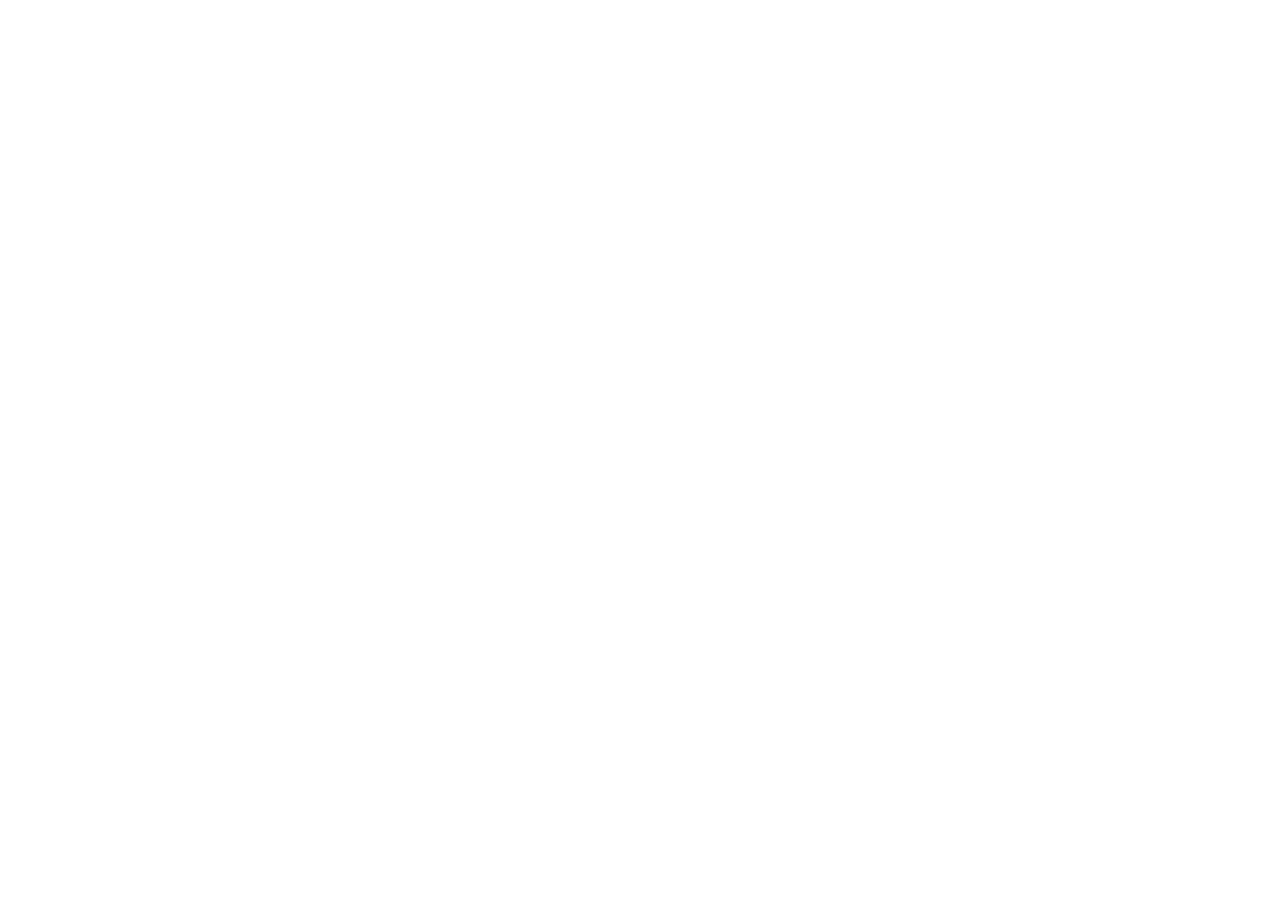
==== index.html @ 809942c9 "Iniciando a tela do login" ====
<!DOCTYPE html>
<html lang="pt">
<head>
    <meta charset="UTF-8">
    <meta name="viewport" content="width=device-width, initial-scale=1.0">
    <title>Formulários</title>
</head>
<body>
    <section id="telaLogin">
        
    </section>
</body>
</html>
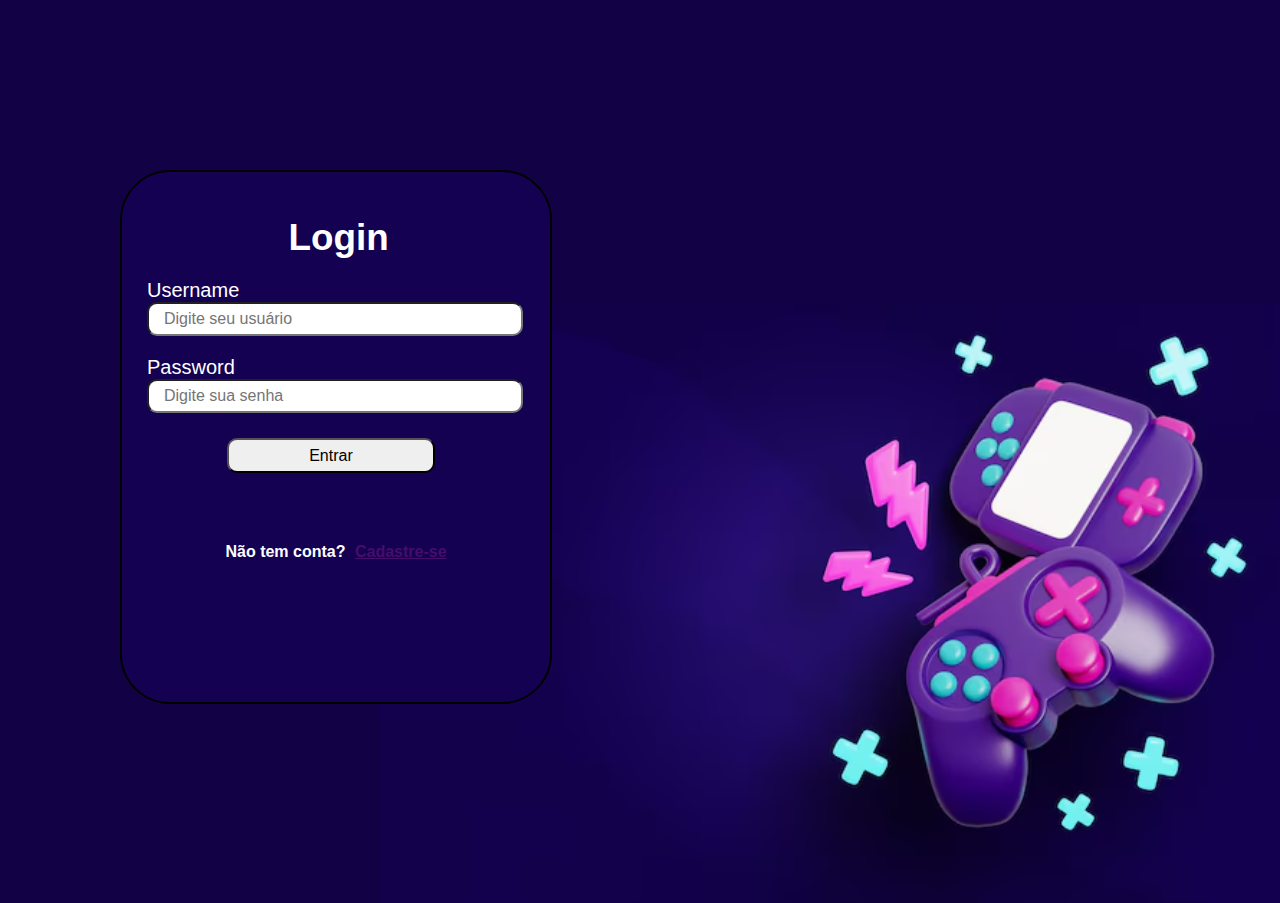
==== commit 9a9620ea: "Tela de login" ====
--- a/index.html
+++ b/index.html
@@ -3,11 +3,28 @@
 <head>
     <meta charset="UTF-8">
     <meta name="viewport" content="width=device-width, initial-scale=1.0">
+    <link rel="stylesheet" href="estilo.css">
     <title>Formulários</title>
 </head>
 <body>
-    <section id="telaLogin">
-        
-    </section>
+    <main>
+        <section id="telaLogin">
+            <p id="titulo">Login</p>
+
+        </section>
+        <form id="informacoes">
+            <label for="usuario" class="info">Username</label>
+            <input type="text" id="usuario" name="usuario" placeholder="Digite seu usuário">
+
+            <label for="senha" class="info">Password</label>
+            <input type="password" id="senha" name="senha" placeholder="Digite sua senha">
+
+            <button>Entrar</button>
+        </form>
+
+        <section id="cadastro">
+            <h3>Não tem conta? <a href="#">Cadastre-se</a></h3>
+        </section>
+    </main>
 </body>
 </html>--- a/estilo.css
+++ b/estilo.css
@@ -0,0 +1,89 @@
+body{
+    margin: 0;
+    padding: 10px;
+    border: 0;
+    height: 883px;
+    background-image: url(Imagens/fundo.png);
+    background-repeat: no-repeat;
+    background-size: auto;
+    background-position-x: 100%;
+    background-position-y: 100%;
+    background-color: #120145;
+}
+
+main{
+    /* display: flex; */
+    margin-top: 160px;
+    /* position: center; */
+    margin-left: 110px;
+    padding: 25px;
+    width: 30%;
+    height: 480px;
+    background-color: #140152;
+    border-radius: 50px;
+    font-family: Arial, Helvetica, sans-serif;
+    border: solid 2px black;
+}
+
+#telaLogin{
+    /* margin: 20px; */
+    padding: 20px;
+    position: center;
+    /* margin-left: 110px;  */
+    /* padding: 25px; */
+    /* width: 30%; */
+    /* height: 480px; */
+    /* background-color: #140152; */
+    /* border-radius: 50px; */
+    
+}
+
+#titulo{
+    font-weight: bolder;
+    color: #ffffff;
+    font-size: 2.3em;
+    width: 95px;
+    text-align: center;
+    margin: auto;
+    /* border: solid 2px black;*/
+}
+
+.info{
+    font-size: 20px;
+    color: #ffffff;
+    
+    /* border: solid 2px black; */
+}
+
+input{
+    width: 93%;
+    height: 20px;
+    font-size: 1rem;
+    padding: 5px;
+    padding-left: 15px;
+    border-radius: 10px;
+    margin-bottom: 20px;
+}
+
+button{
+    font-size: 1rem;
+    border-radius: 10px;
+    padding: 5px;
+    width: 55%;
+    height: 35px;
+    margin-top: 5px;
+    margin-left: 80px;
+}
+
+h3{
+    color: #ffffff;
+    text-align: center;
+    font-size: medium;
+    margin-top: 70px;
+}
+
+a{
+    text-decoration: underline;
+    margin-left: 5px;
+    color: rgb(70, 13, 107);
+}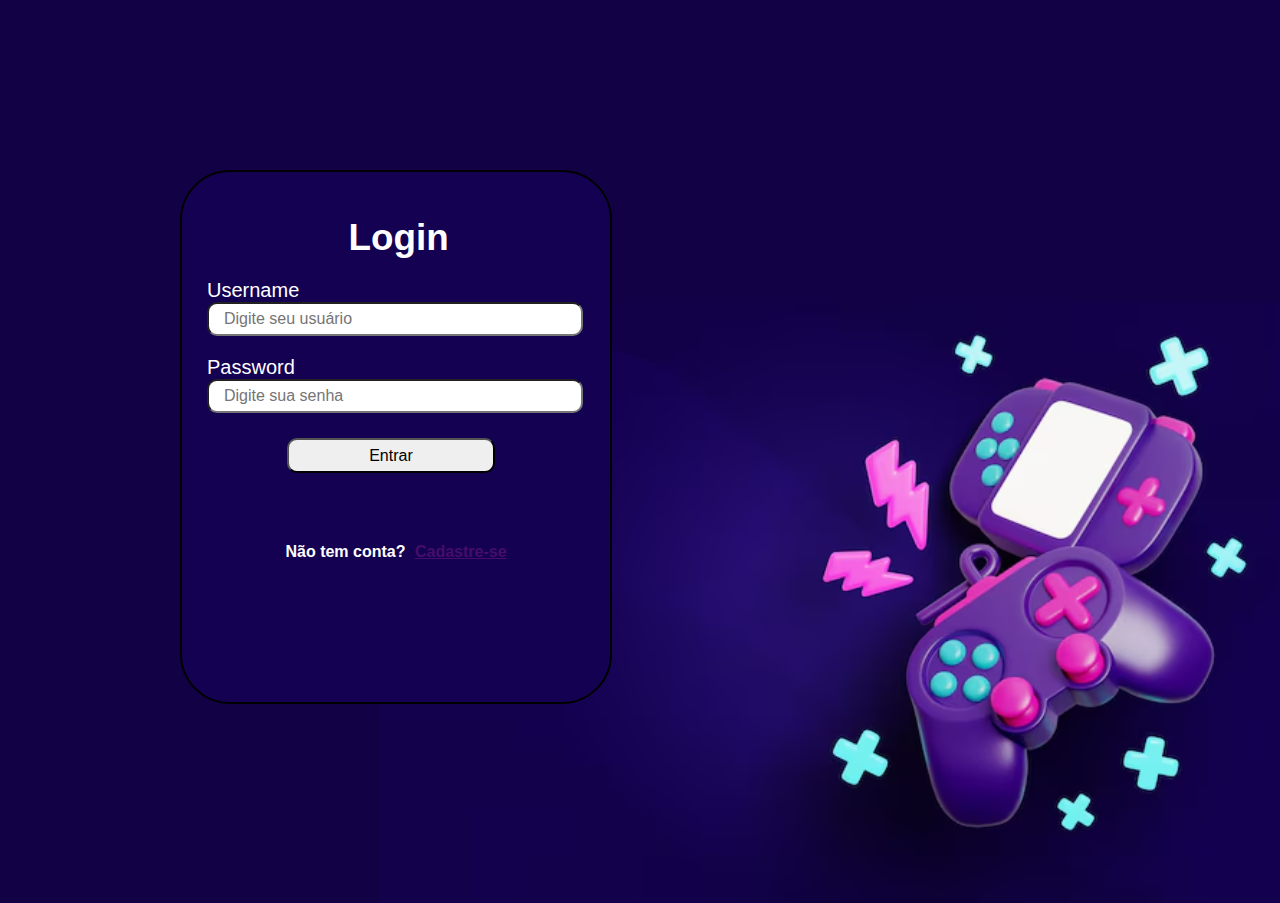
==== commit a9bfe886: "Criação da página de cadastro" ====
--- a/index.html
+++ b/index.html
@@ -23,7 +23,7 @@
         </form>
 
         <section id="cadastro">
-            <h3>Não tem conta? <a href="#">Cadastre-se</a></h3>
+            <h3>Não tem conta? <a href="cadastro.html">Cadastre-se</a></h3>
         </section>
     </main>
 </body>
--- a/estilo.css
+++ b/estilo.css
@@ -12,10 +12,8 @@
 }
 
 main{
-    /* display: flex; */
     margin-top: 160px;
-    /* position: center; */
-    margin-left: 110px;
+    margin-left: 170px;
     padding: 25px;
     width: 30%;
     height: 480px;
@@ -26,15 +24,8 @@
 }
 
 #telaLogin{
-    /* margin: 20px; */
     padding: 20px;
     position: center;
-    /* margin-left: 110px;  */
-    /* padding: 25px; */
-    /* width: 30%; */
-    /* height: 480px; */
-    /* background-color: #140152; */
-    /* border-radius: 50px; */
     
 }
 
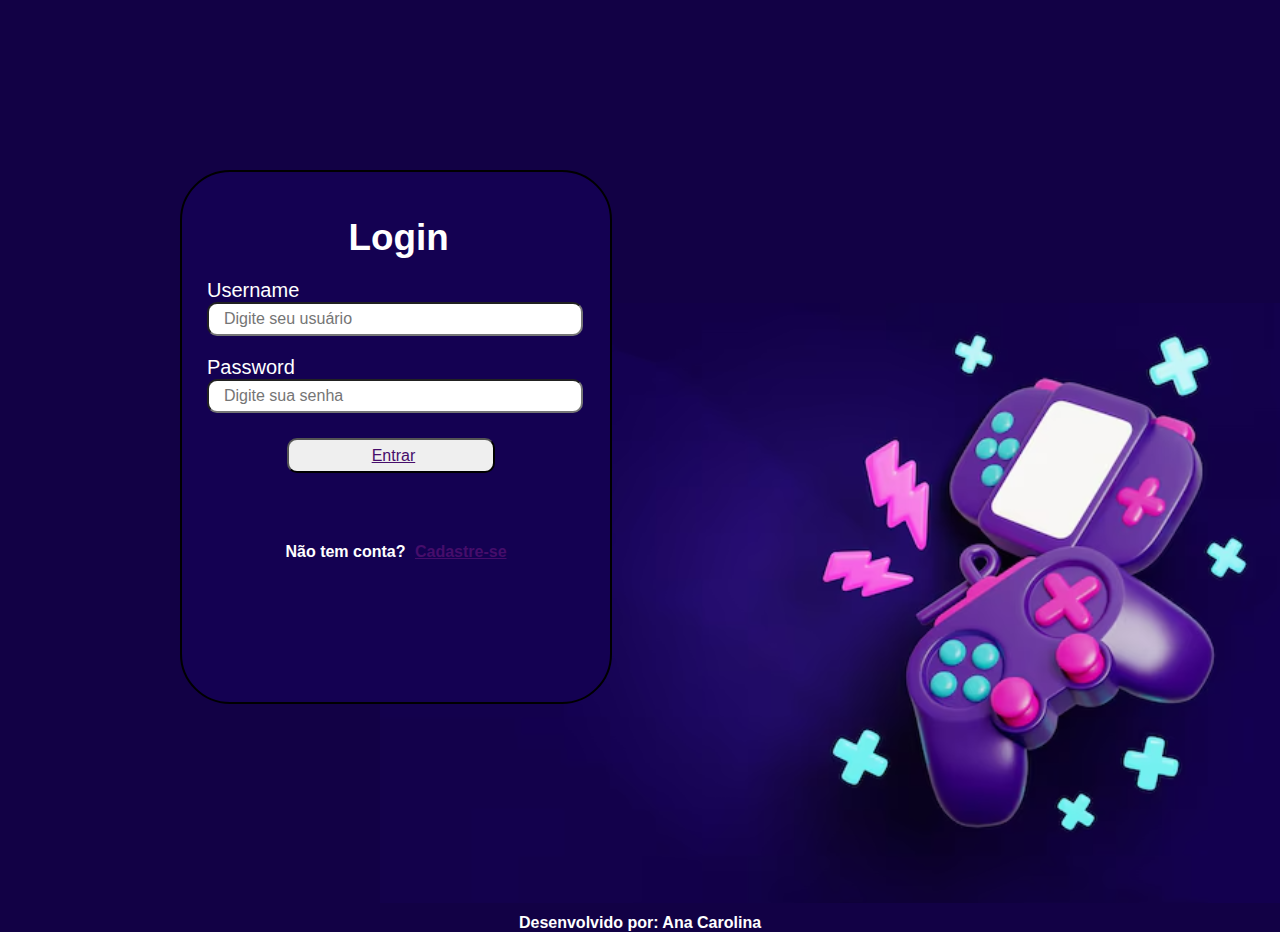
==== commit d59ce3ba: "Arrays" ====
--- a/index.html
+++ b/index.html
@@ -19,12 +19,22 @@
             <label for="senha" class="info">Password</label>
             <input type="password" id="senha" name="senha" placeholder="Digite sua senha">
 
-            <button>Entrar</button>
+            <button><a href="telaPrincipal.html">Entrar</a></button>
         </form>
 
         <section id="cadastro">
             <h3>Não tem conta? <a href="cadastro.html">Cadastre-se</a></h3>
         </section>
     </main>
+    <footer>Desenvolvido por: Ana Carolina</footer>
+    <style>
+        footer{
+            color: white;
+            font-weight: bolder;
+            font-family: Arial, Helvetica, sans-serif;
+            margin-top: 210px;
+            text-align: center;
+        }
+    </style>
 </body>
 </html>